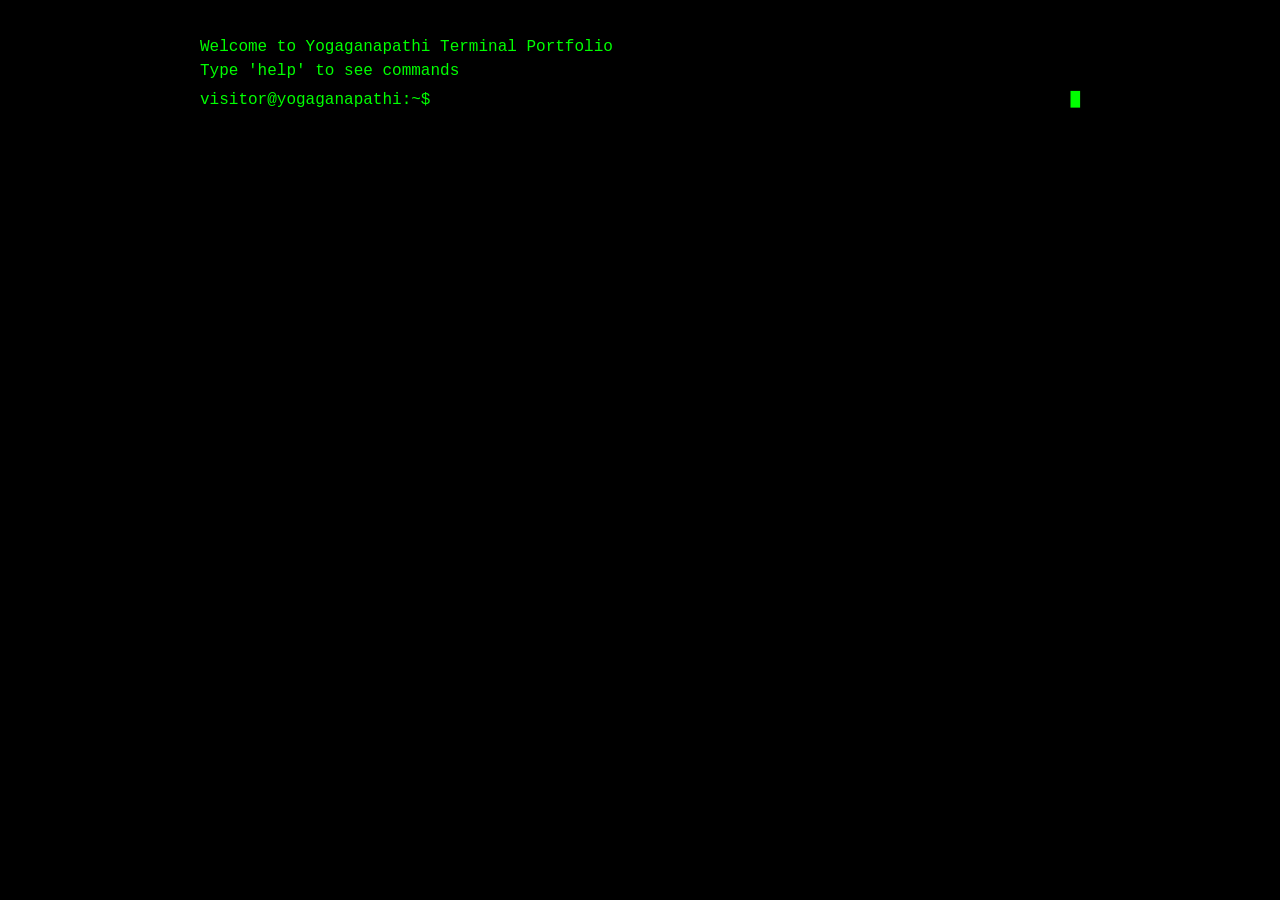
==== index.html @ 0af2d6a3 "final code" ====
<!DOCTYPE html>
<html>

<head>
<meta charset="UTF-8">
<title>Yogaganapathi | Terminal Portfolio</title>
<link rel="stylesheet" href="styles.css">
<meta name="viewport" content="width=device-width, initial-scale=1.0">
</head>

<body>

<div id="terminal"></div>

<script src="script.js"></script>

</body>

</html>
---- styles.css ----
body{
background:black;
color:#00ff00;
font-family: "Courier New", monospace;
margin:0;
padding:20px;
font-size:16px;
overflow-x: hidden;
}

#terminal{
max-width:900px;
margin:auto;
line-height:1.5;
white-space:pre-wrap;
height: calc(100vh - 40px);
overflow-y: auto;
padding: 10px;
box-sizing: border-box;
transition: all 0.3s ease;
scroll-behavior: smooth;
}

.line{
display:flex;
align-items: center;
min-height: 24px;
}

.prompt{
margin-right:5px;
flex-shrink: 0;
}

.terminal-input{
background:black;
border:none;
color:#00ff00;
font-family:inherit;
font-size:16px;
outline:none;
flex: 1;
border: none;
padding: 0;
margin: 0;
}

.cursor{
color:#00ff00;
animation: blink 1s infinite;
font-family: inherit;
font-size: 16px;
margin-left: -1px;
}

@keyframes blink {
0%, 50% { opacity: 1; }
51%, 100% { opacity: 0; }
}

.output{
margin:5px 0;
opacity: 0;
animation: fadeIn 0.3s ease forwards;
}

@keyframes fadeIn {
from { opacity: 0; transform: translateY(10px); }
to { opacity: 1; transform: translateY(0); }
}

/* Responsive design */
@media (max-width: 768px) {
body {
    padding: 10px;
    font-size: 14px;
}

#terminal {
    max-width: 100%;
    height: calc(100vh - 20px);
    font-size: 14px;
}

.cursor {
    font-size: 14px;
}

.terminal-input {
    font-size: 14px;
}
}

@media (max-width: 480px) {
body {
    padding: 5px;
    font-size: 12px;
}

#terminal {
    padding: 5px;
    font-size: 12px;
}

.cursor {
    font-size: 12px;
}

.terminal-input {
    font-size: 12px;
}

.line {
    min-height: 20px;
}
}
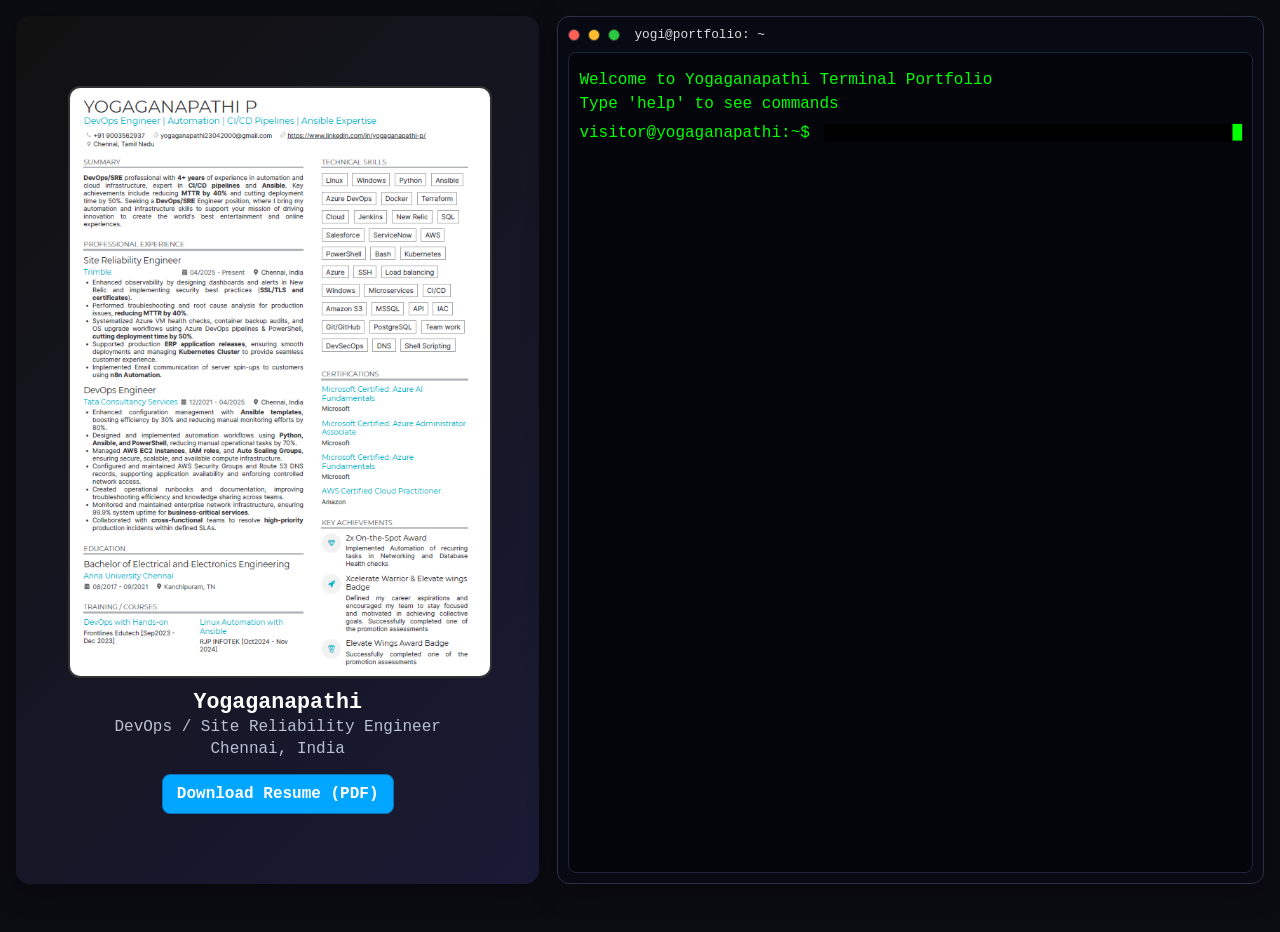
==== commit aa8b784f: "updated portfolio" ====
--- a/index.html
+++ b/index.html
@@ -9,11 +9,33 @@
 </head>
 
 <body>
+    <div class="page-layout">
+        <section class="left-panel">
+            <div class="resume-card">
+                <img src="yogaganapathi_resume.png" alt="Resume Image" class="resume-image" />
+                <div class="resume-content">
+                    <h1>Yogaganapathi</h1>
+                    <p>DevOps / Site Reliability Engineer</p>
+                    <p>Chennai, India</p>
+                    <a class="download-btn" href="Yogaganapathi_DevOps_SRE.pdf" download="Yogaganapathi_Resume.pdf">Download Resume (PDF)</a>
+                </div>
+            </div>
+        </section>
 
-<div id="terminal"></div>
+        <section class="right-panel">
+            <div class="terminal-shell">
+                <div class="terminal-header">
+                    <span class="terminal-dot red"></span>
+                    <span class="terminal-dot yellow"></span>
+                    <span class="terminal-dot green"></span>
+                    <span class="terminal-title">yogi@portfolio: ~</span>
+                </div>
+                <div id="terminal"></div>
+            </div>
+        </section>
+    </div>
 
-<script src="script.js"></script>
-
+    <script src="script.js"></script>
 </body>
 
 </html>
--- a/styles.css
+++ b/styles.css
@@ -1,24 +1,176 @@
-body{
-background:black;
-color:#00ff00;
-font-family: "Courier New", monospace;
-margin:0;
-padding:20px;
-font-size:16px;
-overflow-x: hidden;
-}
-
-#terminal{
-max-width:900px;
-margin:auto;
-line-height:1.5;
-white-space:pre-wrap;
-height: calc(100vh - 40px);
-overflow-y: auto;
-padding: 10px;
-box-sizing: border-box;
-transition: all 0.3s ease;
-scroll-behavior: smooth;
+body {
+    background: #0b0b12;
+    color: #00ff00;
+    font-family: "Courier New", monospace;
+    margin: 0;
+    padding: 16px;
+    font-size: 16px;
+    overflow-x: hidden;
+    min-height: 100vh;
+}
+
+.page-layout {
+    display: grid;
+    grid-template-columns: minmax(250px, 1fr) minmax(350px, 1.35fr);
+    gap: 18px;
+    align-items: stretch;
+    min-height: calc(100vh - 32px);
+}
+
+.left-panel, .right-panel {
+    border-radius: 14px;
+    box-shadow: 0 6px 28px rgba(0, 0, 0, 0.35);
+}
+
+.left-panel {
+    background: linear-gradient(135deg, #111 0%, #1a1a35 100%);
+    padding: 16px;
+    display: flex;
+    align-items: center;
+    justify-content: center;
+}
+
+.resume-card {
+    width: 100%;
+    max-width: 420px;
+    text-align: center;
+    color: #f7f7ff;
+}
+
+.resume-image {
+    width: 100%;
+    height: auto;
+    border-radius: 12px;
+    border: 2px solid #333;
+    display: block;
+    margin-bottom: 12px;
+    object-fit: cover;
+}
+
+.resume-content h1 {
+    margin: 8px 0 4px;
+    font-size: 1.35rem;
+    color: #fff;
+}
+
+.resume-content p {
+    margin: 4px 0;
+    color: #b8c1d2;
+}
+
+.download-btn {
+    display: inline-block;
+    margin-top: 12px;
+    text-decoration: none;
+    background: #00a6ff;
+    color: #fff;
+    font-weight: bold;
+    padding: 10px 14px;
+    border-radius: 8px;
+    border: 1px solid #0f71b9;
+    transition: transform .1s ease, background .2s ease;
+}
+
+.download-btn:hover {
+    background: #0087d1;
+    transform: translateY(-1px);
+}
+
+.terminal-shell {
+    background: #070a12;
+    border: 1px solid #2a3046;
+    border-radius: 12px;
+    height: 100%;
+    display: flex;
+    flex-direction: column;
+    padding: 10px;
+    box-sizing: border-box;
+}
+
+.terminal-header {
+    display: flex;
+    align-items: center;
+    gap: 8px;
+    margin-bottom: 10px;
+    font-size: 0.8rem;
+    color: #c8d0e3;
+}
+
+.terminal-dot {
+    width: 10px;
+    height: 10px;
+    border-radius: 50%;
+    display: inline-block;
+    border: 1px solid #333;
+}
+
+.terminal-dot.red { background: #ff5f56; }
+.terminal-dot.yellow { background: #ffbd2e; }
+.terminal-dot.green { background: #27c93f; }
+
+.terminal-title {
+    margin-left: 6px;
+    color: #ddd;
+}
+
+#terminal {
+    flex: 1;
+    width: 100%;
+    min-height: 300px;
+    line-height: 1.5;
+    white-space: pre-wrap;
+    overflow-y: auto;
+    padding: 10px;
+    box-sizing: border-box;
+    font-family: "Courier New", monospace;
+    background: #04050a;
+    border-radius: 8px;
+    border: 1px solid #1f243d;
+    margin-right: 0;
+    transition: all 0.2s ease;
+}
+
+.line {
+    display: flex;
+    align-items: center;
+    min-height: 24px;
+}
+
+.prompt {
+    margin-right: 5px;
+    flex-shrink: 0;
+}
+
+.terminal-input {
+    background: transparent;
+    border: none;
+    color: #00ff00;
+    font-family: inherit;
+    font-size: 16px;
+    outline: none;
+    flex: 1;
+    padding: 0;
+    margin: 0;
+}
+
+.cursor {
+    color: #00ff00;
+    animation: blink 1s infinite;
+    font-family: inherit;
+    font-size: 16px;
+    margin-left: -1px;
+}
+
+@keyframes blink { 0%, 50% { opacity: 1; } 51%, 100% { opacity: 0; } }
+
+.output { margin: 5px 0; opacity: 0; animation: fadeIn .3s ease forwards; }
+
+@keyframes fadeIn { from { opacity: 0; transform: translateY(6px);} to { opacity: 1; transform: translateY(0);} }
+
+@media (max-width: 980px) {
+    .page-layout { grid-template-columns: 1fr; }
+    body { padding: 10px; }
+    .left-panel { margin-bottom: 12px; }
 }
 
 .line{
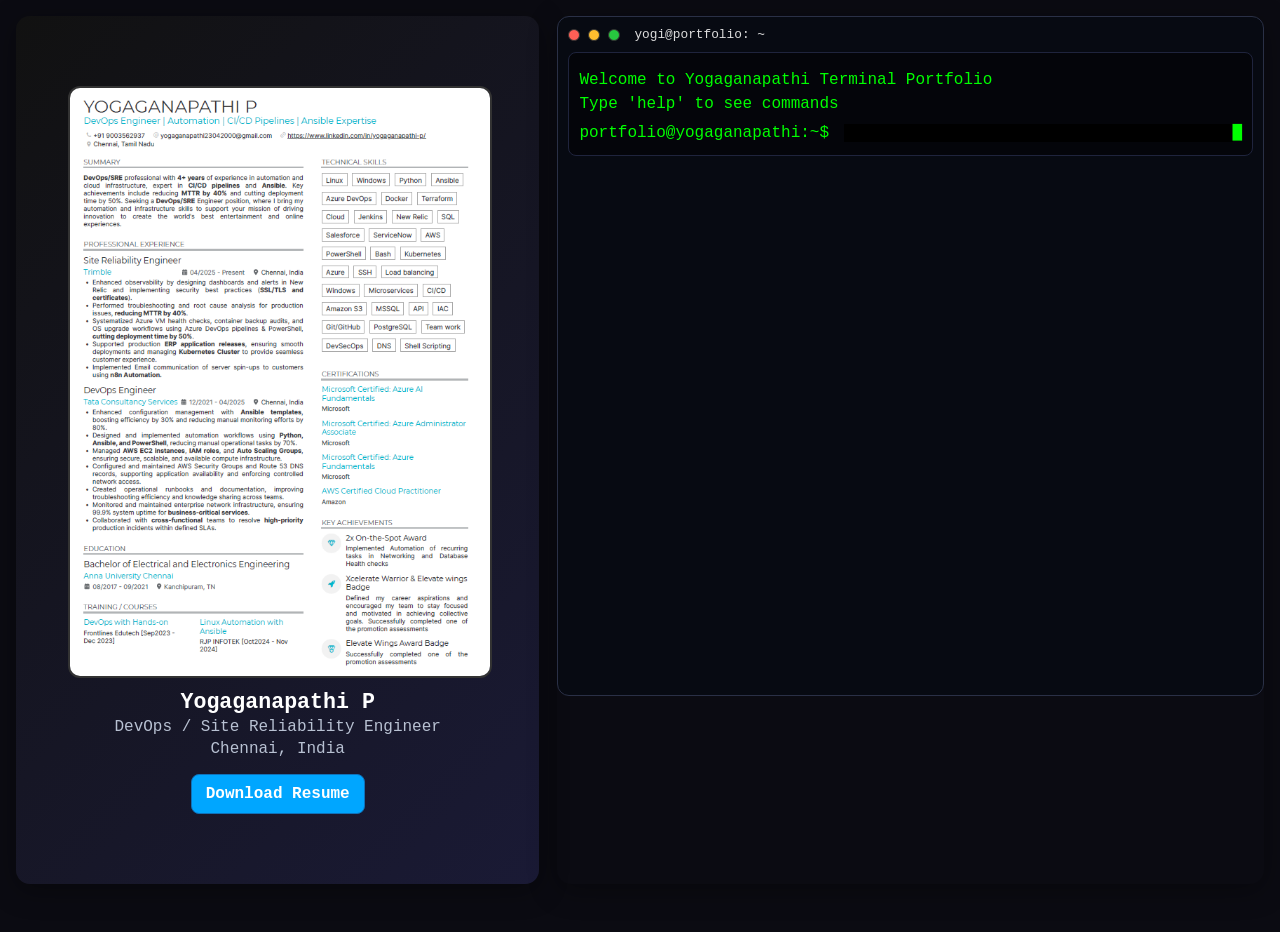
==== commit af644d9a: "added Readme file" ====
--- a/index.html
+++ b/index.html
@@ -14,10 +14,10 @@
             <div class="resume-card">
                 <img src="yogaganapathi_resume.png" alt="Resume Image" class="resume-image" />
                 <div class="resume-content">
-                    <h1>Yogaganapathi</h1>
+                    <h1>Yogaganapathi P</h1>
                     <p>DevOps / Site Reliability Engineer</p>
                     <p>Chennai, India</p>
-                    <a class="download-btn" href="Yogaganapathi_DevOps_SRE.pdf" download="Yogaganapathi_Resume.pdf">Download Resume (PDF)</a>
+                    <a class="download-btn" href="Yogaganapathi_DevOps_SRE.pdf" download="Yogaganapathi_Resume.pdf">Download Resume</a>
                 </div>
             </div>
         </section>
--- a/styles.css
+++ b/styles.css
@@ -80,11 +80,12 @@
     background: #070a12;
     border: 1px solid #2a3046;
     border-radius: 12px;
-    height: 100%;
+    height: min(84vh, 680px);
     display: flex;
     flex-direction: column;
     padding: 10px;
     box-sizing: border-box;
+    overflow: hidden;
 }
 
 .terminal-header {
@@ -108,15 +109,11 @@
 .terminal-dot.yellow { background: #ffbd2e; }
 .terminal-dot.green { background: #27c93f; }
 
-.terminal-title {
-    margin-left: 6px;
-    color: #ddd;
-}
+.terminal-title { margin-left: 6px; color: #ddd; }
 
 #terminal {
-    flex: 1;
     width: 100%;
-    min-height: 300px;
+    max-height: calc(84vh - 56px);
     line-height: 1.5;
     white-space: pre-wrap;
     overflow-y: auto;
@@ -126,7 +123,6 @@
     background: #04050a;
     border-radius: 8px;
     border: 1px solid #1f243d;
-    margin-right: 0;
     transition: all 0.2s ease;
 }
 
@@ -222,47 +218,21 @@
 }
 
 /* Responsive design */
+@media (max-width: 980px) {
+    .page-layout { grid-template-columns: 1fr; }
+    body { padding: 10px; }
+    .left-panel { margin-bottom: 12px; }
+    .terminal-shell { height: auto; }
+    #terminal { max-height: 360px; }
+}
+
 @media (max-width: 768px) {
-body {
-    padding: 10px;
-    font-size: 14px;
-}
-
-#terminal {
-    max-width: 100%;
-    height: calc(100vh - 20px);
-    font-size: 14px;
-}
-
-.cursor {
-    font-size: 14px;
-}
-
-.terminal-input {
-    font-size: 14px;
-}
+    body { font-size: 14px; }
+    .terminal-input, .cursor { font-size: 14px; }
 }
 
 @media (max-width: 480px) {
-body {
-    padding: 5px;
-    font-size: 12px;
-}
-
-#terminal {
-    padding: 5px;
-    font-size: 12px;
-}
-
-.cursor {
-    font-size: 12px;
-}
-
-.terminal-input {
-    font-size: 12px;
-}
-
-.line {
-    min-height: 20px;
-}
-}+    body { padding: 5px; font-size: 12px; }
+    .terminal-input, .cursor { font-size: 12px; }
+    .line { min-height: 20px; }
+}
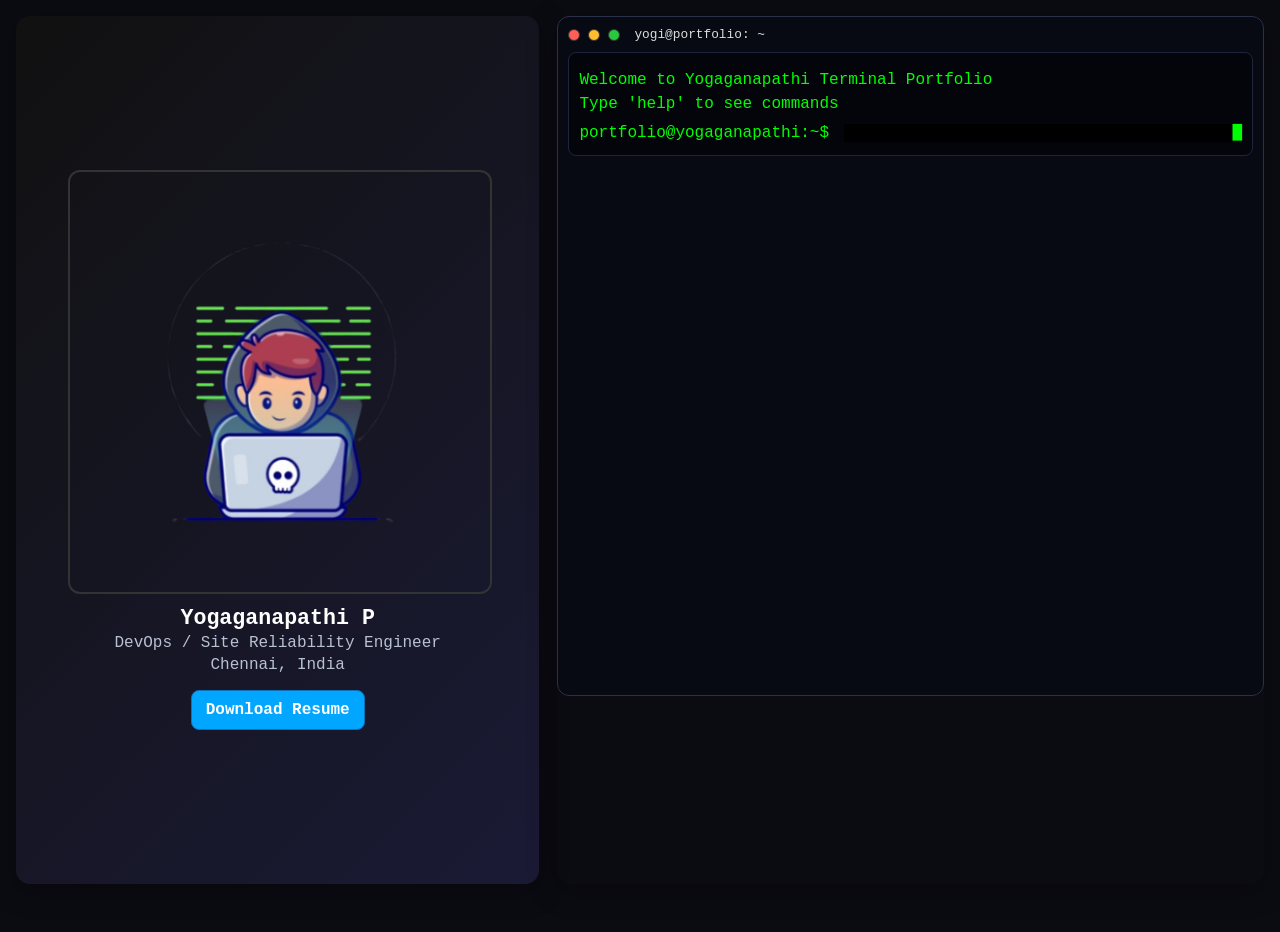
==== commit 46ef4354: "updated imge" ====
--- a/index.html
+++ b/index.html
@@ -12,7 +12,7 @@
     <div class="page-layout">
         <section class="left-panel">
             <div class="resume-card">
-                <img src="yogaganapathi_resume.png" alt="Resume Image" class="resume-image" />
+                <img src="image.png" alt="Resume Image" class="resume-image" />
                 <div class="resume-content">
                     <h1>Yogaganapathi P</h1>
                     <p>DevOps / Site Reliability Engineer</p>
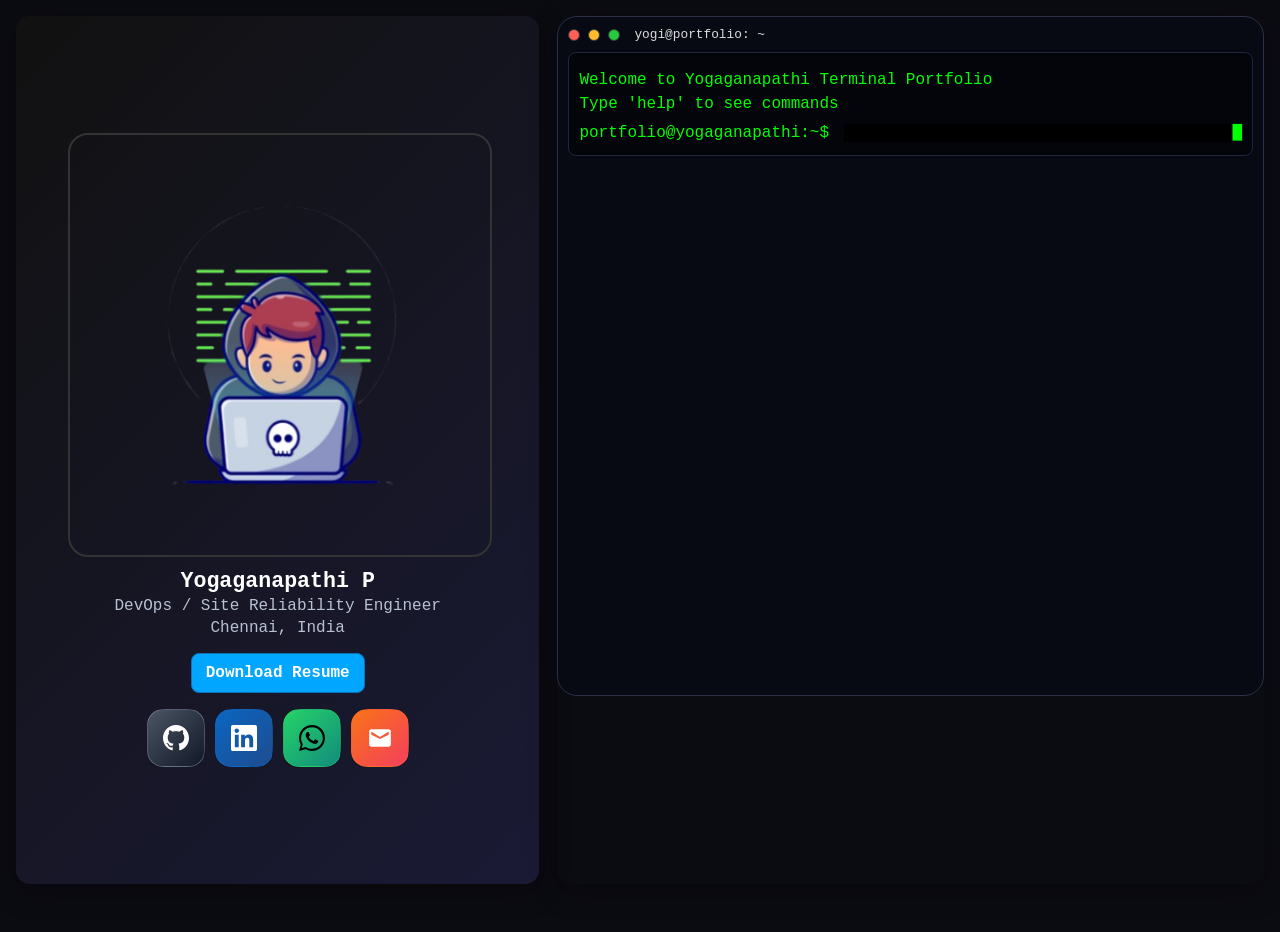
==== commit 8abe4700: "updated contac icons along with links" ====
--- a/index.html
+++ b/index.html
@@ -18,6 +18,37 @@
                     <p>DevOps / Site Reliability Engineer</p>
                     <p>Chennai, India</p>
                     <a class="download-btn" href="Yogaganapathi_DevOps_SRE.pdf" download="Yogaganapathi_Resume.pdf">Download Resume</a>
+
+                    <svg width="0" height="0" style="position:absolute;">
+                        <defs>
+                            <clipPath id="squircleClip" clipPathUnits="objectBoundingBox">
+                                <path d="M 0,0.5 C 0,0 0,0 0.5,0 S 1,0 1,0.5 1,1 0.5,1 0,1 0,0.5"></path>
+                            </clipPath>
+                        </defs>
+                    </svg>
+
+                    <div class="social-icons">
+                        <a class="social-icon github" href="https://github.com/yogitech2000" target="_blank" rel="noreferrer" aria-label="GitHub">
+                            <svg viewBox="0 0 24 24" fill="currentColor" class="social-svg" xmlns="http://www.w3.org/2000/svg">
+                                <path d="M12 0c-6.626 0-12 5.373-12 12 0 5.302 3.438 9.8 8.207 11.387.599.111.793-.261.793-.577v-2.234c-3.338.726-4.033-1.416-4.033-1.416-.546-1.387-1.333-1.756-1.333-1.756-1.089-.745.083-.729.083-.729 1.205.084 1.839 1.237 1.839 1.237 1.07 1.834 2.807 1.304 3.492.997.107-.775.418-1.305.762-1.604-2.665-.305-5.467-1.334-5.467-5.931 0-1.311.469-2.381 1.236-3.221-.124-.303-.535-1.524.117-3.176 0 0 1.008-.322 3.301 1.23.957-.266 1.983-.399 3.003-.404 1.02.005 2.047.138 3.006.404 2.291-1.552 3.297-1.23 3.297-1.23.653 1.653.242 2.874.118 3.176.77.84 1.235 1.911 1.235 3.221 0 4.609-2.807 5.624-5.479 5.921.43.372.823 1.102.823 2.222v3.293c0 .319.192.694.801.576 4.765-1.589 8.199-6.086 8.199-11.386 0-6.627-5.373-12-12-12z"></path>
+                            </svg>
+                        </a>
+                        <a class="social-icon linkedin" href="https://linkedin.com/in/yogaganapathi-p" target="_blank" rel="noreferrer" aria-label="LinkedIn">
+                            <svg viewBox="0 0 24 24" fill="currentColor" class="social-svg" xmlns="http://www.w3.org/2000/svg">
+                                <path d="M20.447 20.452h-3.554v-5.569c0-1.328-.027-3.037-1.852-3.037-1.853 0-2.136 1.445-2.136 2.939v5.667H9.351V9h3.414v1.561h.046c.477-.9 1.637-1.85 3.37-1.85 3.601 0 4.267 2.37 4.267 5.455v6.286zM5.337 7.433c-1.144 0-2.063-.926-2.063-2.065 0-1.138.92-2.063 2.063-2.063 1.14 0 2.064.925 2.064 2.063 0 1.139-.925 2.065-2.064 2.065zm1.782 13.019H3.555V9h3.564v11.452zM22.225 0H1.771C.792 0 0 .774 0 1.729v20.542C0 23.227.792 24 1.771 24h20.451C23.2 24 24 23.227 24 22.271V1.729C24 .774 23.2 0 22.222 0h.003z"></path>
+                            </svg>
+                        </a>
+                        <a class="social-icon whatsapp" href="https://wa.me/919876543210" target="_blank" rel="noreferrer" aria-label="WhatsApp">
+                            <svg viewBox="0 0 24 24" class="social-svg" xmlns="http://www.w3.org/2000/svg">
+                                <path d="M20.52 3.48A11.77 11.77 0 0 0 12 0C5.37 0 0 5.37 0 12c0 2.12.55 4.19 1.6 6.01L0 24l6.17-1.62A11.94 11.94 0 0 0 12 24c6.63 0 12-5.37 12-12 0-3.18-1.24-6.17-3.48-8.52zM12 22c-1.92 0-3.79-.5-5.43-1.45l-.39-.23-3.67.97.98-3.58-.25-.41A9.93 9.93 0 0 1 2 12c0-5.52 4.48-10 10-10s10 4.48 10 10-4.48 10-10 10zm5.27-7.73c-.29-.15-1.71-.84-1.97-.93-.26-.1-.45-.15-.64.15-.19.29-.74.93-.91 1.12-.17.19-.34.21-.63.07-.29-.15-1.23-.45-2.34-1.43-.86-.77-1.43-1.72-1.6-2.01-.17-.29-.02-.45.13-.6.13-.13.29-.34.43-.51.15-.17.19-.29.29-.48.1-.19.05-.36-.02-.51-.07-.15-.64-1.54-.88-2.11-.23-.55-.47-.47-.64-.48h-.55c-.19 0-.48.07-.74.36-.26.29-1 1-1 2.43s1.02 2.82 1.16 3.01c.15.19 2 3.05 4.84 4.28.68.29 1.21.46 1.62.59.68.21 1.3.18 1.79.11.55-.08 1.71-.7 1.95-1.38.24-.68.24-1.26.17-1.38-.07-.12-.26-.19-.55-.34z"></path>
+                            </svg>
+                        </a>
+                        <a class="social-icon email" href="mailto:yogaganapathi23042000@gmail.com" target="_blank" rel="noreferrer" aria-label="Email">
+                            <svg viewBox="0 0 24 24" fill="currentColor" class="social-svg" xmlns="http://www.w3.org/2000/svg">
+                                <path d="M20 4H4c-1.1 0-2 .9-2 2v12c0 1.1.9 2 2 2h16c1.1 0 2-.9 2-2V6c0-1.1-.9-2-2-2zm0 4.99L12 13 4 8.99V6l8 5 8-5v2.99z"></path>
+                            </svg>
+                        </a>
+                    </div>
                 </div>
             </div>
         </section>
--- a/styles.css
+++ b/styles.css
@@ -40,7 +40,7 @@
 .resume-image {
     width: 100%;
     height: auto;
-    border-radius: 12px;
+    border-radius: 20px;
     border: 2px solid #333;
     display: block;
     margin-bottom: 12px;
@@ -75,12 +75,63 @@
     background: #0087d1;
     transform: translateY(-1px);
 }
-
+.social-icons {
+    display: flex;
+    justify-content: center;
+    gap: 10px;
+    margin-top: 16px;
+}
+
+.social-icon {
+    width: 56px;
+    height: 56px;
+    border-radius: 16px;
+    display: inline-flex;
+    align-items: center;
+    justify-content: center;
+    box-shadow: 0 8px 20px rgba(0, 0, 0, 0.35);
+    border: 1px solid rgba(255, 255, 255, 0.15);
+    cursor: pointer;
+    transition: transform 0.2s ease, box-shadow 0.2s ease;
+    clip-path: url(#squircleClip);
+    text-decoration: none;
+    color: #fff;
+}
+
+.social-icon:hover {
+    transform: translateY(-3px) scale(1.05);
+    box-shadow: 0 12px 24px rgba(0, 0, 0, 0.45);
+}
+
+.social-icon.github {
+    background: linear-gradient(135deg, #4b5563 0%, #111827 100%);
+    border-color: rgba(148, 163, 184, 0.45);
+}
+
+.social-icon.linkedin {
+    background: linear-gradient(135deg, #0a66c2 0%, #1f4c8f 100%);
+    border-color: rgba(14, 115, 220, 0.4);
+}
+
+.social-icon.whatsapp {
+    background: linear-gradient(135deg, #25d366 0%, #128c7e 100%);
+    border-color: rgba(37, 211, 102, 0.45);
+}
+
+.social-icon.email {
+    background: linear-gradient(135deg, #f97316 0%, #f43f5e 100%);
+    border-color: rgba(248, 113, 37, 0.45);
+}
+
+.social-svg {
+    width: 26px;
+    height: 26px;
+}
 .terminal-shell {
     background: #070a12;
     border: 1px solid #2a3046;
-    border-radius: 12px;
-    height: min(84vh, 680px);
+    border-radius: 20px;
+    height: min(94vh, 680px);
     display: flex;
     flex-direction: column;
     padding: 10px;
